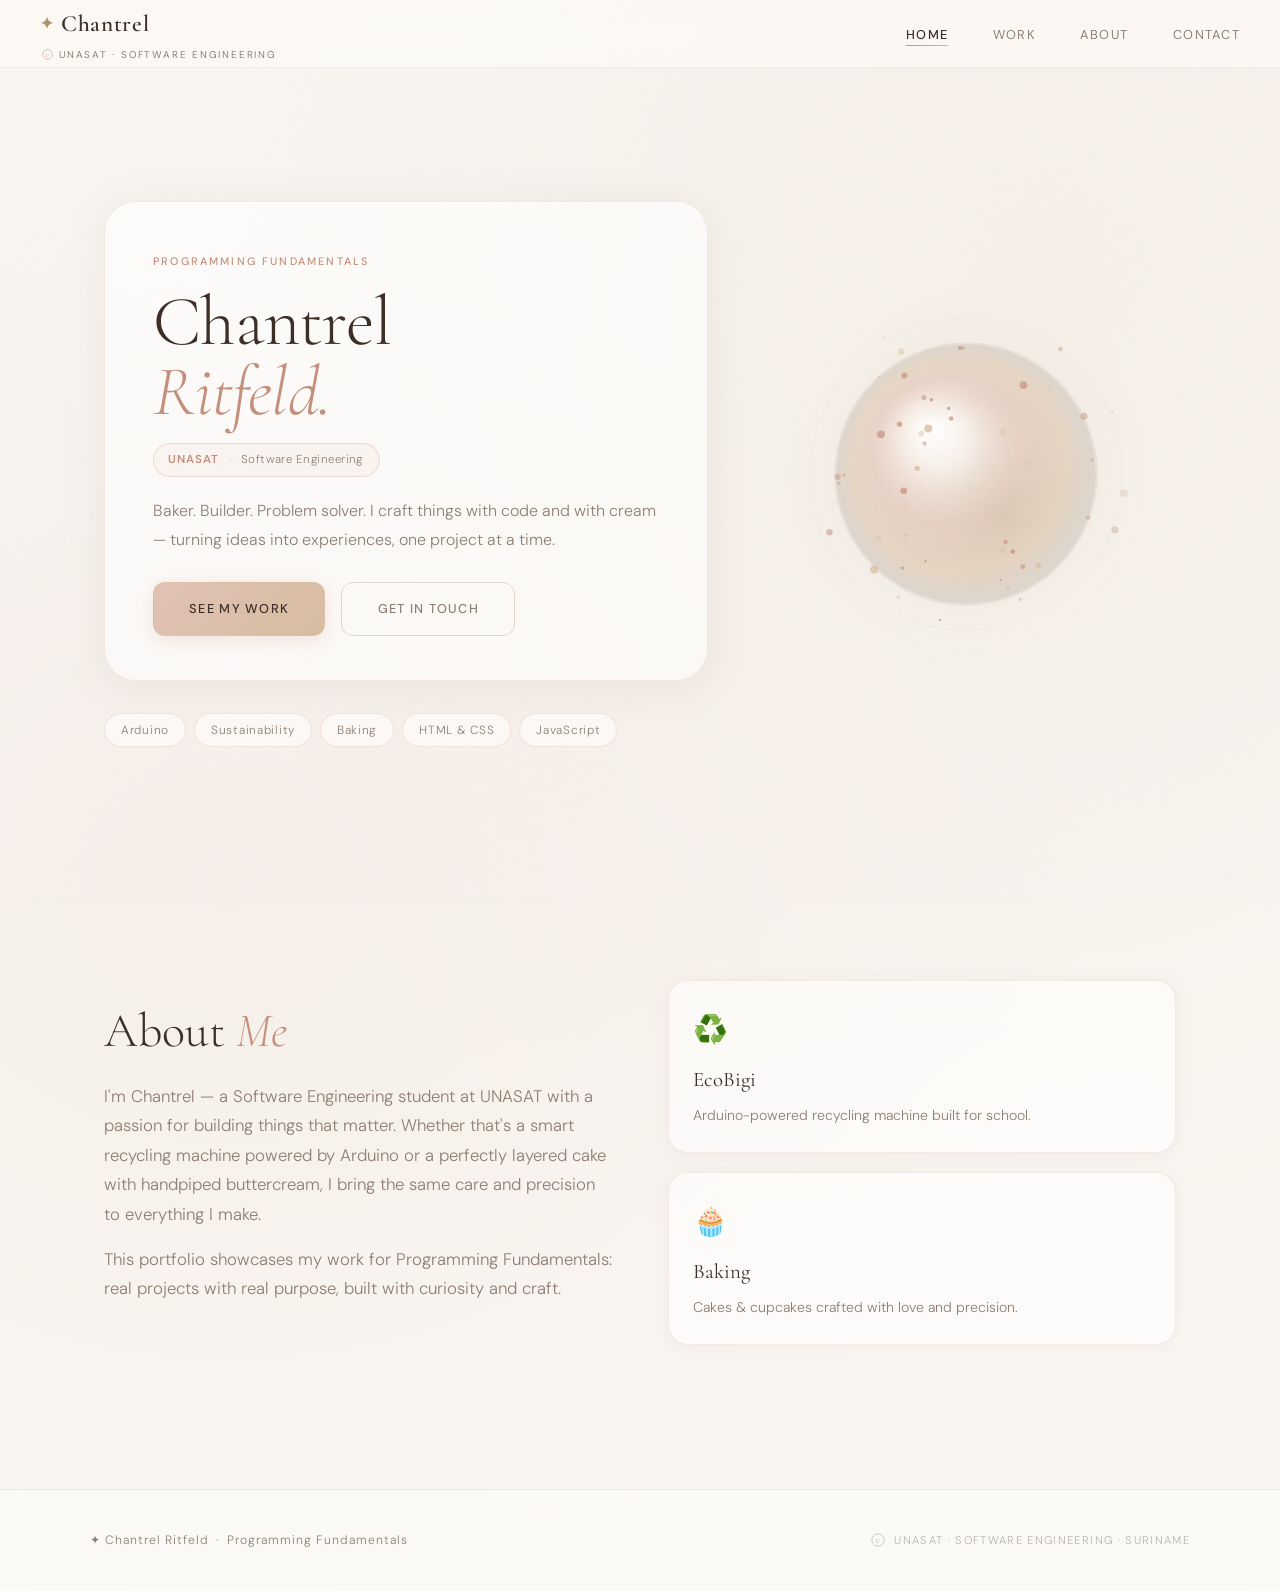
==== index.html @ cfc91ebc "Initial commit" ====
<!DOCTYPE html>
<html lang="en">
  <head>
    <meta charset="UTF-8" />
    <meta name="viewport" content="width=device-width, initial-scale=1.0" />
    <title>Chantrel Ritfeld — Portfolio</title>
    <link rel="preconnect" href="https://fonts.googleapis.com" />
    <link rel="preconnect" href="https://fonts.gstatic.com" crossorigin />
    <link
      href="https://fonts.googleapis.com/css2?family=Cormorant+Garamond:ital,wght@0,300;0,400;0,600;1,300;1,400&family=DM+Sans:wght@300;400;500&display=swap"
      rel="stylesheet"
    />
    <link rel="stylesheet" href="css/main.css" />
  </head>
  <body>
    <div class="bg-grain"></div>

    <nav class="nav">
      <div class="nav__brand">
        <a href="index.html" class="nav__logo">
          <span class="nav__logo-star">✦</span> Chantrel
        </a>
        <span class="nav__affiliation">
          <svg class="unasat-seal" width="11" height="11" viewBox="0 0 24 24" fill="none" xmlns="http://www.w3.org/2000/svg" aria-hidden="true">
            <circle cx="12" cy="12" r="10.5" stroke="#C4907C" stroke-width="1.2"/>
            <text x="12" y="16.5" text-anchor="middle" font-family="Georgia,serif" font-size="9.5" fill="#C4907C" font-style="italic">U</text>
          </svg>
          UNASAT · Software Engineering
        </span>
      </div>
      <ul class="nav__links">
        <li><a href="index.html" class="nav__link nav__link--active">Home</a></li>
        <li><a href="work.html" class="nav__link">Work</a></li>
        <li><a href="about.html" class="nav__link">About</a></li>
        <li><a href="contact.html" class="nav__link">Contact</a></li>
      </ul>
      <button class="nav__burger" id="navBurger" aria-label="Toggle menu">
        <span></span><span></span><span></span>
      </button>
    </nav>

    <main class="hero">
      <div class="hero__left">
        <div class="hero__glass">
          <span class="hero__eyebrow">Programming Fundamentals</span>
          <h1 class="hero__title">
            Chantrel<br /><em>Ritfeld.</em>
          </h1>
          <div class="hero__school">
            <span class="hero__school-name">UNASAT</span>
            <span class="hero__school-sep">·</span>
            <span class="hero__school-course">Software Engineering</span>
          </div>
          <p class="hero__sub">
            Baker. Builder. Problem solver. I craft things with code and with cream —
            turning ideas into experiences, one project at a time.
          </p>
          <div class="hero__cta">
            <a href="work.html" class="btn btn--primary">See My Work</a>
            <a href="contact.html" class="btn btn--ghost">Get in Touch</a>
          </div>
        </div>

        <div class="hero__tags">
          <span class="tag">Arduino</span>
          <span class="tag">Sustainability</span>
          <span class="tag">Baking</span>
          <span class="tag">HTML &amp; CSS</span>
          <span class="tag">JavaScript</span>
        </div>
      </div>

      <div class="hero__orb-wrap">
        <canvas id="orbCanvas" class="orb-canvas" aria-hidden="true"></canvas>
      </div>
    </main>

    <section class="about">
      <div class="about__inner">
        <div class="about__text">
          <h2 class="section-title">About <em>Me</em></h2>
          <p>
            I'm Chantrel — a Software Engineering student at UNASAT with a passion
            for building things that matter. Whether that's a smart recycling machine
            powered by Arduino or a perfectly layered cake with handpiped buttercream,
            I bring the same care and precision to everything I make.
          </p>
          <p>
            This portfolio showcases my work for Programming Fundamentals:
            real projects with real purpose, built with curiosity and craft.
          </p>
        </div>
        <div class="about__cards">
          <div class="mini-card">
            <span class="mini-card__icon">♻️</span>
            <h3>EcoBigi</h3>
            <p>Arduino-powered recycling machine built for school.</p>
          </div>
          <div class="mini-card">
            <span class="mini-card__icon">🧁</span>
            <h3>Baking</h3>
            <p>Cakes &amp; cupcakes crafted with love and precision.</p>
          </div>
        </div>
      </div>
    </section>

    <footer class="footer">
      <div class="footer__inner">
        <p class="footer__copy">✦ Chantrel Ritfeld &nbsp;·&nbsp; Programming Fundamentals</p>
        <div class="footer__unasat">
          <svg width="14" height="14" viewBox="0 0 24 24" fill="none" xmlns="http://www.w3.org/2000/svg" aria-hidden="true">
            <circle cx="12" cy="12" r="10.5" stroke="#B8B2AA" stroke-width="1.2"/>
            <text x="12" y="16.5" text-anchor="middle" font-family="Georgia,serif" font-size="9.5" fill="#B8B2AA" font-style="italic">U</text>
          </svg>
          UNASAT · Software Engineering · Suriname
        </div>
      </div>
    </footer>

    <script src="js/main.js"></script>
    <script src="js/orb.js"></script>
  </body>
</html>
---- css/main.css ----
/* ============================================================
   MAIN.CSS — Global Styles · Chantrel Ritfeld Portfolio
   Pearly Patisserie · Luxury Cream & Blush Aesthetic
   ============================================================ */

:root {
  /* === Palette === */
  --pearly-white:    #F9F6F1;
  --cream-whisper:   #FDFAF7;
  --blush-light:     #E1C1B6;
  --blush-mid:       #C4907C;
  --blush-deep:      #A87060;
  --champagne:       #D6BD9F;
  --champagne-deep:  #A8946E;
  --antique-silver:  #B8B2AA;
  --warm-taupe:      #8E7E73;
  --soft-mocha:      #6B5248;
  --deep-mocha:      #3D2E28;

  /* === Semantic roles === */
  --text-primary:    #3D2E28;
  --text-muted:      #8E7E73;
  --text-dim:        #B8B2AA;
  --accent-primary:  #C4907C;     /* blush — buttons, underlines, active */
  --accent-secondary: #D6BD9F;    /* champagne — gold details */

  /* === Glass (warm frosted) === */
  --glass-bg:        rgba(255, 255, 255, 0.52);
  --glass-border:    rgba(225, 193, 182, 0.38);
  --glass-shadow:    0 8px 48px rgba(142, 126, 115, 0.13);

  /* === Typography === */
  --font-display: "Cormorant Garamond", Georgia, serif;
  --font-body:    "DM Sans", sans-serif;

  /* === Radii === */
  --radius-sm: 12px;
  --radius-md: 20px;
  --radius-lg: 32px;

  /* === Transitions === */
  --transition: 0.32s cubic-bezier(0.4, 0, 0.2, 1);
}

*,
*::before,
*::after {
  box-sizing: border-box;
  margin: 0;
  padding: 0;
}

html { scroll-behavior: smooth; }

body {
  background:
    radial-gradient(ellipse at 18% 55%, rgba(225, 193, 182, 0.14) 0%, transparent 58%),
    radial-gradient(ellipse at 82% 18%, rgba(214, 189, 159, 0.11) 0%, transparent 58%),
    #F9F6F1;
  color: var(--text-primary);
  font-family: var(--font-body);
  font-weight: 300;
  line-height: 1.75;
  min-height: 100vh;
  overflow-x: hidden;
  position: relative;
}

img { max-width: 100%; display: block; }
a { color: inherit; text-decoration: none; }
ul { list-style: none; }

/* --- Subtle linen grain overlay --- */
.bg-grain {
  position: fixed;
  inset: 0;
  z-index: 0;
  pointer-events: none;
  opacity: 0.032;
  background-image: url("data:image/svg+xml,%3Csvg viewBox='0 0 256 256' xmlns='http://www.w3.org/2000/svg'%3E%3Cfilter id='noise'%3E%3CfeTurbulence type='fractalNoise' baseFrequency='0.85' numOctaves='4' stitchTiles='stitch'/%3E%3C/filter%3E%3Crect width='100%25' height='100%25' filter='url(%23noise)'/%3E%3C/svg%3E");
  background-size: 180px 180px;
  mix-blend-mode: multiply;
}

/* ============================================================
   NAVIGATION
   ============================================================ */
.nav {
  position: fixed;
  top: 0; left: 0; right: 0;
  z-index: 100;
  display: flex;
  align-items: center;
  justify-content: space-between;
  padding: 0 2.5rem;
  height: 68px;
  background: rgba(253, 250, 247, 0.78);
  backdrop-filter: blur(22px);
  -webkit-backdrop-filter: blur(22px);
  border-bottom: 1px solid rgba(225, 193, 182, 0.28);
  transition: background var(--transition), box-shadow var(--transition);
}
.nav.scrolled {
  background: rgba(253, 250, 247, 0.94);
  box-shadow: 0 2px 24px rgba(142, 126, 115, 0.1);
}

/* Brand block — logo + UNASAT badge */
.nav__brand {
  display: flex;
  flex-direction: column;
  gap: 1px;
  text-decoration: none;
}

.nav__logo {
  font-family: var(--font-display);
  font-size: 1.45rem;
  font-weight: 600;
  color: var(--deep-mocha);
  letter-spacing: 0.03em;
  transition: color var(--transition);
  display: flex;
  align-items: center;
  gap: 0.45rem;
}
.nav__logo:hover { color: var(--blush-mid); }

.nav__logo-star {
  color: var(--champagne-deep);
  font-size: 1rem;
}

.nav__affiliation {
  font-size: 0.62rem;
  letter-spacing: 0.18em;
  text-transform: uppercase;
  color: var(--warm-taupe);
  font-family: var(--font-body);
  font-weight: 400;
  display: flex;
  align-items: center;
  gap: 0.4rem;
  padding-left: 0.1rem;
}

.unasat-seal {
  display: inline-block;
  vertical-align: middle;
}

.nav__links {
  display: flex;
  gap: 2.8rem;
  align-items: center;
}

.nav__link {
  font-size: 0.8rem;
  letter-spacing: 0.1em;
  text-transform: uppercase;
  font-weight: 400;
  color: var(--warm-taupe);
  transition: color var(--transition);
  position: relative;
  padding-bottom: 3px;
}
.nav__link::after {
  content: "";
  position: absolute;
  bottom: 0; left: 0;
  width: 0; height: 1px;
  background: linear-gradient(90deg, var(--blush-mid), var(--champagne));
  transition: width var(--transition);
}
.nav__link:hover        { color: var(--deep-mocha); }
.nav__link--active      { color: var(--deep-mocha); font-weight: 500; }
.nav__link:hover::after,
.nav__link--active::after { width: 100%; }

.nav__burger {
  display: none;
  flex-direction: column;
  gap: 5px;
  background: none;
  border: none;
  cursor: pointer;
  padding: 4px;
}
.nav__burger span {
  display: block;
  width: 24px; height: 1.5px;
  background: var(--warm-taupe);
  border-radius: 2px;
  transition: var(--transition);
}
.nav__burger.open span:nth-child(1) { transform: translateY(6.5px) rotate(45deg); }
.nav__burger.open span:nth-child(2) { opacity: 0; }
.nav__burger.open span:nth-child(3) { transform: translateY(-6.5px) rotate(-45deg); }

/* ============================================================
   BUTTONS
   ============================================================ */
.btn {
  display: inline-flex;
  align-items: center;
  justify-content: center;
  padding: 0.9rem 2.2rem;
  border-radius: var(--radius-sm);
  font-family: var(--font-body);
  font-size: 0.8rem;
  font-weight: 500;
  letter-spacing: 0.1em;
  text-transform: uppercase;
  transition: var(--transition);
  cursor: pointer;
  border: none;
}
.btn--primary {
  background: linear-gradient(135deg, var(--blush-light), var(--champagne));
  color: var(--deep-mocha);
  box-shadow: 0 4px 20px rgba(196, 144, 124, 0.22);
  border: 1px solid rgba(214, 189, 159, 0.4);
}
.btn--primary:hover {
  transform: translateY(-2px);
  box-shadow: 0 8px 32px rgba(196, 144, 124, 0.35);
  background: linear-gradient(135deg, var(--champagne), var(--blush-light));
}
.btn--ghost {
  background: transparent;
  color: var(--warm-taupe);
  border: 1px solid rgba(196, 144, 124, 0.35);
}
.btn--ghost:hover {
  border-color: var(--blush-mid);
  color: var(--deep-mocha);
  background: rgba(225, 193, 182, 0.08);
  transform: translateY(-2px);
}
.btn--full { width: 100%; }

/* ============================================================
   HERO
   ============================================================ */
.hero {
  position: relative;
  z-index: 1;
  min-height: 100vh;
  display: grid;
  grid-template-columns: 1fr 420px;
  align-items: center;
  gap: 3rem;
  padding: 7rem 4rem 4rem;
  max-width: 1200px;
  margin: 0 auto;
}

.hero__left {
  display: flex;
  flex-direction: column;
  gap: 2rem;
  animation: fade-up 0.9s cubic-bezier(0.4, 0, 0.2, 1) both;
}

@keyframes fade-up {
  from { opacity: 0; transform: translateY(28px); }
  to   { opacity: 1; transform: translateY(0); }
}

.hero__glass {
  background: rgba(255, 255, 255, 0.6);
  border: 1px solid rgba(225, 193, 182, 0.35);
  border-radius: var(--radius-lg);
  padding: 2.75rem 3rem;
  backdrop-filter: blur(28px);
  -webkit-backdrop-filter: blur(28px);
  box-shadow: 0 4px 40px rgba(142, 126, 115, 0.1), 0 1px 0 rgba(255,255,255,0.8) inset;
}

.hero__eyebrow {
  display: inline-block;
  font-size: 0.68rem;
  letter-spacing: 0.2em;
  text-transform: uppercase;
  color: var(--blush-mid);
  margin-bottom: 1rem;
  font-weight: 500;
}

.hero__title {
  font-family: var(--font-display);
  font-size: clamp(3rem, 5.5vw, 4.8rem);
  font-weight: 300;
  line-height: 1.0;
  color: var(--deep-mocha);
  margin-bottom: 1rem;
  letter-spacing: -0.01em;
}
.hero__title em {
  font-style: italic;
  color: var(--blush-mid);
  display: block;
}

.hero__school {
  display: inline-flex;
  align-items: center;
  gap: 0.6rem;
  background: rgba(225, 193, 182, 0.12);
  border: 1px solid rgba(196, 144, 124, 0.25);
  border-radius: 100px;
  padding: 0.35rem 1rem 0.35rem 0.85rem;
  margin-bottom: 1.25rem;
  width: fit-content;
}
.hero__school-name {
  font-size: 0.72rem;
  font-weight: 600;
  letter-spacing: 0.1em;
  text-transform: uppercase;
  color: var(--blush-mid);
}
.hero__school-sep { color: var(--antique-silver); font-size: 0.7rem; }
.hero__school-course {
  font-size: 0.72rem;
  color: var(--warm-taupe);
  letter-spacing: 0.04em;
}

.hero__sub {
  color: var(--text-muted);
  font-size: 1rem;
  margin-bottom: 1.75rem;
  line-height: 1.8;
}

.hero__cta {
  display: flex;
  gap: 1rem;
  flex-wrap: wrap;
}

.hero__tags {
  display: flex;
  flex-wrap: wrap;
  gap: 0.5rem;
  animation: fade-up 0.9s 0.18s cubic-bezier(0.4, 0, 0.2, 1) both;
}

.tag {
  padding: 0.38rem 1rem;
  background: rgba(255, 255, 255, 0.55);
  border: 1px solid rgba(225, 193, 182, 0.4);
  border-radius: 100px;
  font-size: 0.74rem;
  letter-spacing: 0.06em;
  color: var(--warm-taupe);
  backdrop-filter: blur(10px);
  transition: all var(--transition);
}
.tag:hover {
  border-color: var(--blush-mid);
  color: var(--deep-mocha);
  background: rgba(225, 193, 182, 0.15);
}

.hero__orb-wrap {
  position: relative;
  display: flex;
  align-items: center;
  justify-content: center;
  animation: fade-up 1s 0.28s cubic-bezier(0.4, 0, 0.2, 1) both;
}

.orb-canvas {
  width: 380px;
  height: 380px;
  border-radius: 50%;
  display: block;
}

/* ============================================================
   ABOUT SECTION (home page)
   ============================================================ */
.about {
  position: relative;
  z-index: 1;
  padding: 5rem 4rem;
  max-width: 1200px;
  margin: 0 auto;
}

.about__inner {
  display: grid;
  grid-template-columns: 1fr 1fr;
  gap: 3.5rem;
  align-items: center;
}

.about__text p {
  color: var(--text-muted);
  margin-bottom: 1rem;
  font-size: 1.05rem;
}

.section-title {
  font-family: var(--font-display);
  font-size: clamp(2rem, 4vw, 3rem);
  font-weight: 300;
  color: var(--deep-mocha);
  margin-bottom: 1.5rem;
  line-height: 1.1;
}
.section-title em {
  font-style: italic;
  color: var(--blush-mid);
}

.about__cards { display: flex; flex-direction: column; gap: 1.2rem; }

.mini-card {
  background: rgba(255, 255, 255, 0.6);
  border: 1px solid rgba(225, 193, 182, 0.3);
  border-radius: var(--radius-md);
  padding: 1.5rem;
  backdrop-filter: blur(18px);
  -webkit-backdrop-filter: blur(18px);
  box-shadow: 0 2px 16px rgba(142, 126, 115, 0.08);
  transition: transform var(--transition), box-shadow var(--transition);
}
.mini-card:hover {
  transform: translateY(-4px);
  box-shadow: 0 12px 40px rgba(196, 144, 124, 0.14);
}
.mini-card__icon { font-size: 1.75rem; display: block; margin-bottom: 0.5rem; }
.mini-card h3 {
  font-family: var(--font-display);
  font-size: 1.3rem;
  font-weight: 400;
  color: var(--deep-mocha);
  margin-bottom: 0.3rem;
}
.mini-card p { font-size: 0.88rem; color: var(--text-muted); }

/* ============================================================
   PAGE HEADER (shared)
   ============================================================ */
.page-header {
  position: relative;
  z-index: 1;
  padding: 8rem 2.5rem 3rem;
  max-width: 1100px;
  margin: 0 auto;
  text-align: center;
}
.page-header__title {
  font-family: var(--font-display);
  font-size: clamp(3rem, 7vw, 5rem);
  font-weight: 300;
  line-height: 1.05;
  color: var(--deep-mocha);
  margin-bottom: 1rem;
}
.page-header__title em {
  font-style: italic;
  color: var(--blush-mid);
}
.page-header__sub {
  color: var(--text-muted);
  font-size: 1.05rem;
  max-width: 540px;
  margin: 0 auto;
  line-height: 1.8;
}

/* ============================================================
   FOOTER
   ============================================================ */
.footer {
  position: relative;
  z-index: 1;
  padding: 2.5rem 2.5rem;
  border-top: 1px solid rgba(225, 193, 182, 0.3);
  margin-top: 4rem;
  background: rgba(255, 255, 255, 0.4);
  backdrop-filter: blur(12px);
}

.footer__inner {
  max-width: 1100px;
  margin: 0 auto;
  display: flex;
  align-items: center;
  justify-content: space-between;
  gap: 1.5rem;
  flex-wrap: wrap;
}

.footer__copy {
  font-size: 0.76rem;
  letter-spacing: 0.08em;
  color: var(--warm-taupe);
}

.footer__unasat {
  display: flex;
  align-items: center;
  gap: 0.55rem;
  font-size: 0.7rem;
  letter-spacing: 0.12em;
  text-transform: uppercase;
  color: var(--antique-silver);
}

.footer__unasat svg { flex-shrink: 0; }

/* Scrollbar */
::-webkit-scrollbar { width: 5px; }
::-webkit-scrollbar-track { background: var(--pearly-white); }
::-webkit-scrollbar-thumb { background: var(--blush-light); border-radius: 3px; }

/* ============================================================
   MEDIA QUERIES
   ============================================================ */

@media (max-width: 1024px) {
  .hero {
    grid-template-columns: 1fr;
    padding: 7rem 2.5rem 4rem;
    gap: 2rem;
  }
  .hero__orb-wrap { display: none; }
}

@media (max-width: 768px) {
  .nav { padding: 0 1.5rem; }
  .nav__links {
    display: none;
    flex-direction: column;
    position: absolute;
    top: 100%; left: 0; right: 0;
    background: rgba(253, 250, 247, 0.97);
    backdrop-filter: blur(20px);
    padding: 1.5rem 2rem;
    gap: 1.5rem;
    border-bottom: 1px solid rgba(225, 193, 182, 0.3);
    box-shadow: 0 8px 32px rgba(142, 126, 115, 0.1);
  }
  .nav__links.open { display: flex; }
  .nav__burger { display: flex; }

  .hero { padding: 6rem 1.5rem 3rem; }
  .hero__glass { padding: 2rem 1.75rem; }
  .hero__cta { flex-direction: column; }

  .about { padding: 3.5rem 1.5rem; }
  .about__inner { grid-template-columns: 1fr; gap: 2rem; }

  .page-header { padding: 7rem 1.5rem 2rem; }

  .footer__inner { flex-direction: column; align-items: center; text-align: center; }
}

@media (max-width: 480px) {
  .hero__title { font-size: 2.8rem; }
  .section-title { font-size: 1.8rem; }
  .page-header__title { font-size: 2.5rem; }
  .hero__school { flex-wrap: wrap; }
}

@media (min-width: 1400px) {
  .hero { max-width: 1300px; padding-left: 5rem; padding-right: 5rem; }
  .orb-canvas { width: 440px; height: 440px; }
}
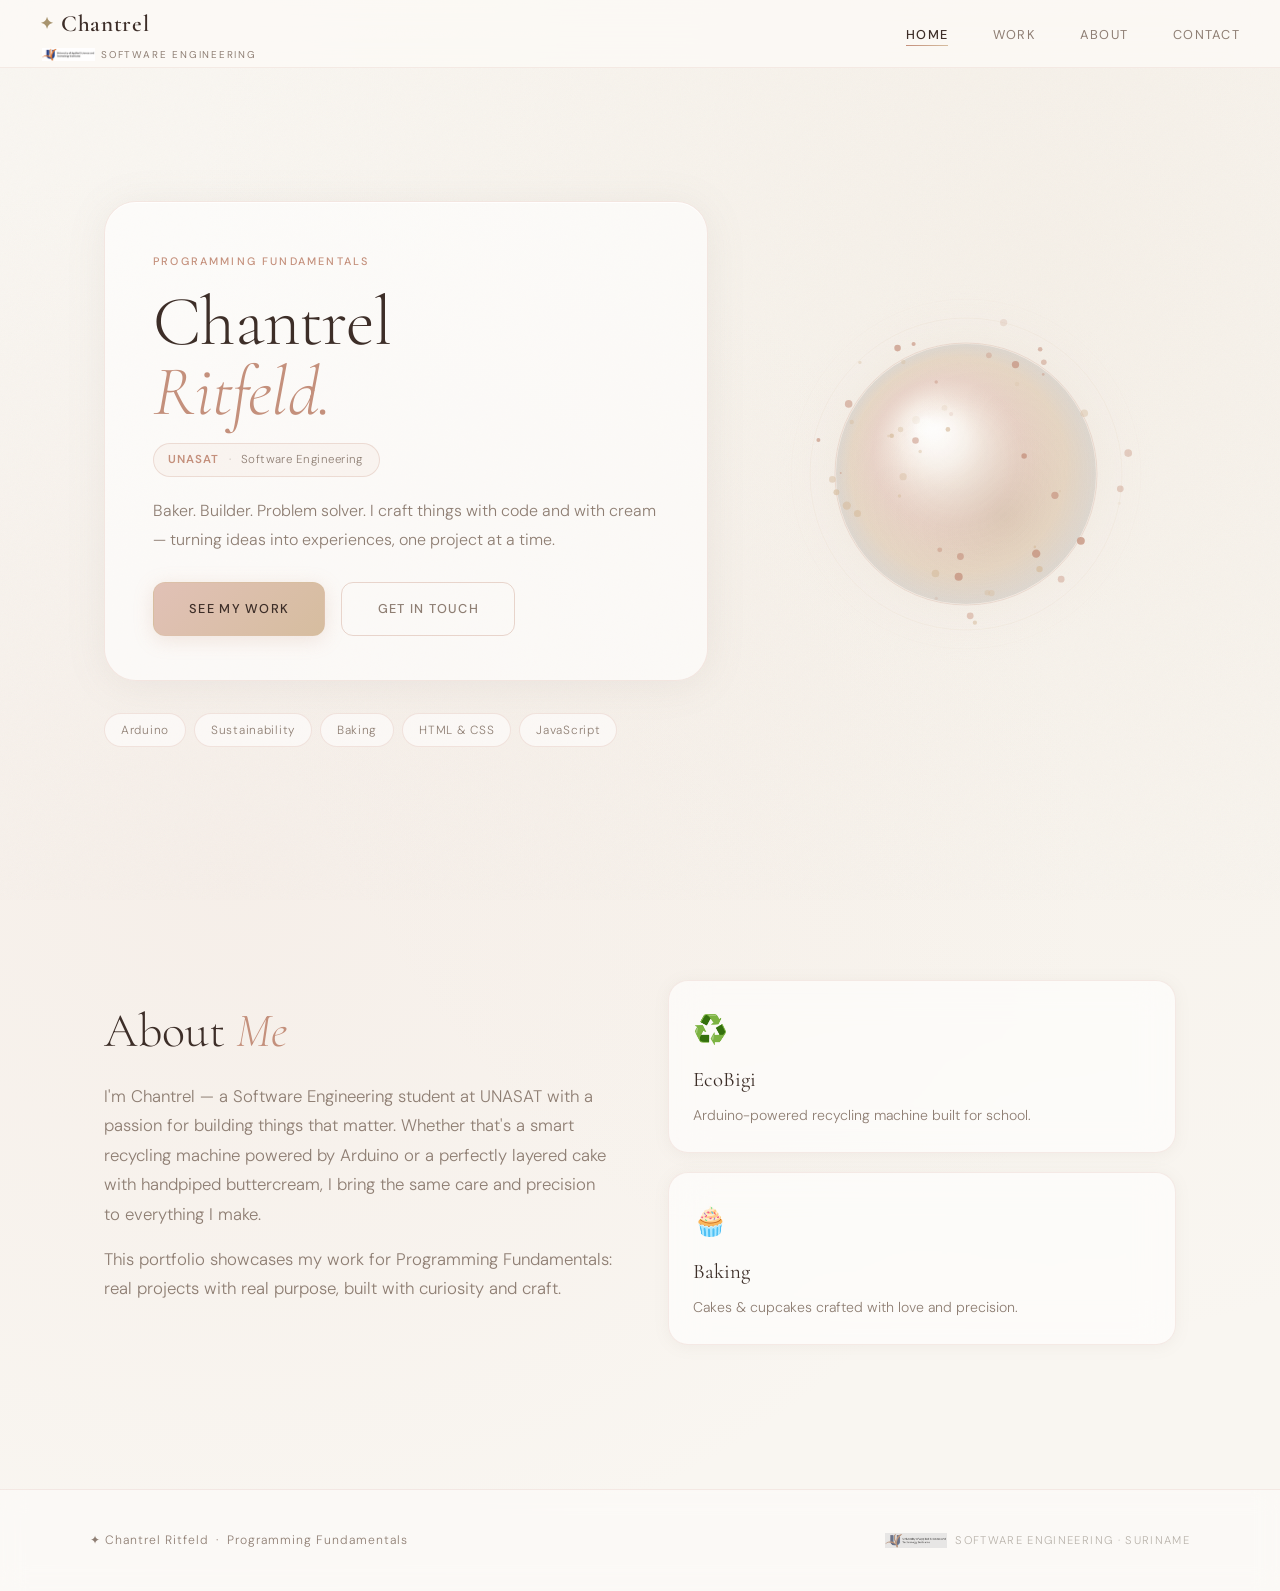
==== commit 955e53b7: "changes" ====
--- a/index.html
+++ b/index.html
@@ -21,11 +21,8 @@
           <span class="nav__logo-star">✦</span> Chantrel
         </a>
         <span class="nav__affiliation">
-          <svg class="unasat-seal" width="11" height="11" viewBox="0 0 24 24" fill="none" xmlns="http://www.w3.org/2000/svg" aria-hidden="true">
-            <circle cx="12" cy="12" r="10.5" stroke="#C4907C" stroke-width="1.2"/>
-            <text x="12" y="16.5" text-anchor="middle" font-family="Georgia,serif" font-size="9.5" fill="#C4907C" font-style="italic">U</text>
-          </svg>
-          UNASAT · Software Engineering
+          <img class="unasat-seal" src="img/unasat-logo.png" alt="UNASAT" />
+          Software Engineering
         </span>
       </div>
       <ul class="nav__links">
@@ -109,11 +106,8 @@
       <div class="footer__inner">
         <p class="footer__copy">✦ Chantrel Ritfeld &nbsp;·&nbsp; Programming Fundamentals</p>
         <div class="footer__unasat">
-          <svg width="14" height="14" viewBox="0 0 24 24" fill="none" xmlns="http://www.w3.org/2000/svg" aria-hidden="true">
-            <circle cx="12" cy="12" r="10.5" stroke="#B8B2AA" stroke-width="1.2"/>
-            <text x="12" y="16.5" text-anchor="middle" font-family="Georgia,serif" font-size="9.5" fill="#B8B2AA" font-style="italic">U</text>
-          </svg>
-          UNASAT · Software Engineering · Suriname
+          <img class="unasat-footer-logo" src="img/unasat-logo.png" alt="UNASAT" />
+          Software Engineering · Suriname
         </div>
       </div>
     </footer>
--- a/css/main.css
+++ b/css/main.css
@@ -145,8 +145,18 @@
 }
 
 .unasat-seal {
+  height: 13px;
+  width: auto;
   display: inline-block;
   vertical-align: middle;
+  opacity: 0.82;
+}
+
+.unasat-footer-logo {
+  height: 15px;
+  width: auto;
+  opacity: 0.6;
+  filter: saturate(0.55) brightness(0.85);
 }
 
 .nav__links {
